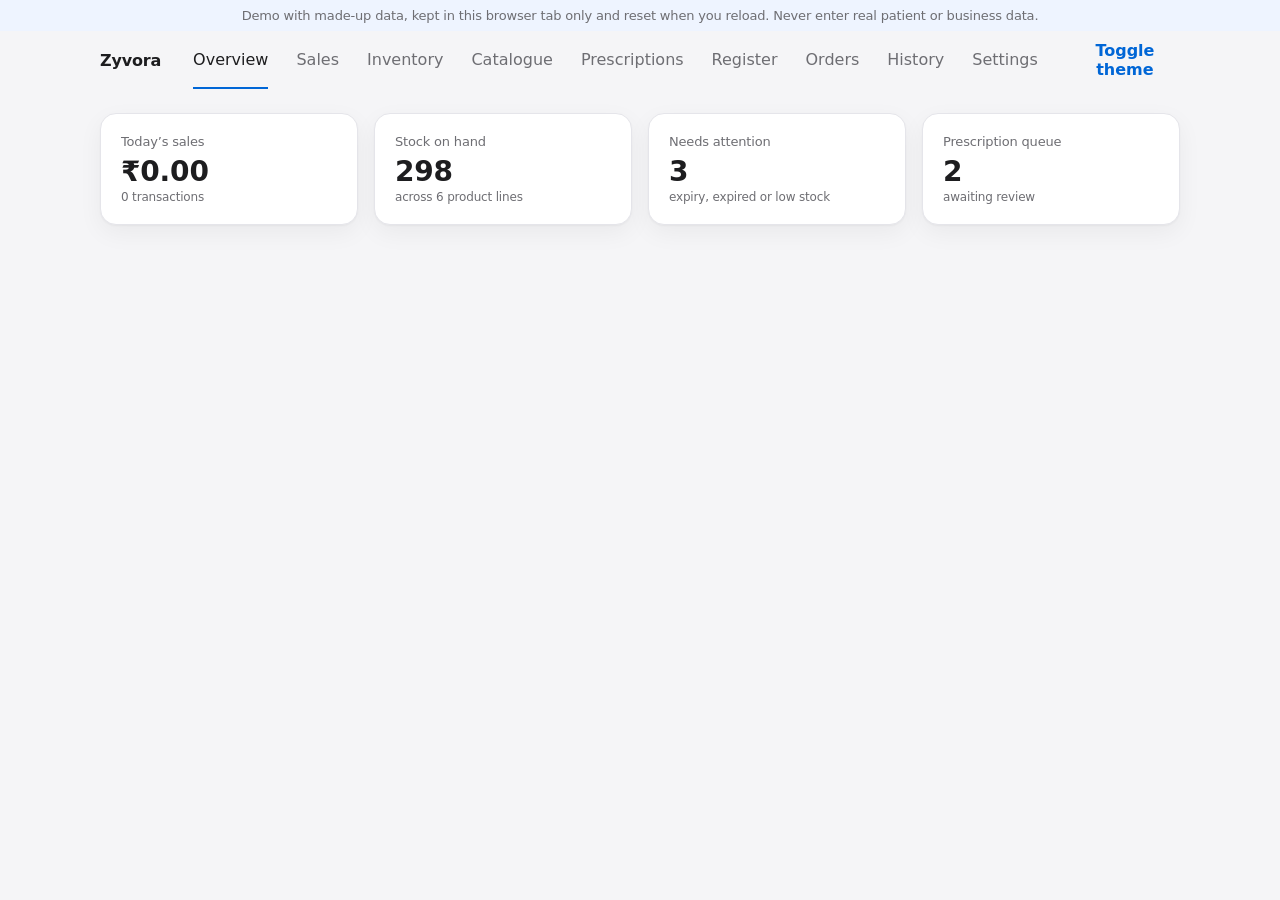
==== demo/index.html @ f70bd623 "Demo and README: register balances" ====
<!doctype html>
<html lang="en">
  <head>
    <meta charset="UTF-8" />
    <meta name="viewport" content="width=device-width, initial-scale=1" />
    <title>Zyvora Pharmacy</title>
    <script type="module" crossorigin src="./assets/index-Dhe4ijp_.js"></script>
    <link rel="stylesheet" crossorigin href="./assets/index-DyPgxXCE.css">
  </head>
  <body>
    <div id="root"></div>
  </body>
</html>
---- demo/assets/index-DyPgxXCE.css ----
:root{--font:-apple-system, BlinkMacSystemFont, "SF Pro Text", "Inter", "Segoe UI", system-ui, sans-serif;--bg:#f5f5f7;--surface:#fff;--surface-tint:#eef4ff;--text:#1d1d1f;--text-secondary:#6e6e73;--border:#e5e5ea;--accent:#0066d6;--accent-contrast:#fff;--warn:#b25e00;--ok:#1a7f4b;--danger:#c4261d;--radius-sm:10px;--radius-md:16px;--radius-lg:24px;--shadow:0 1px 2px #0000000a, 0 8px 24px #0000000d;--ease-spring:cubic-bezier(.22, 1, .36, 1);--dur:.22s}@media (prefers-color-scheme:dark){:root:not([data-theme=light]){--bg:#000;--surface:#1c1c1e;--surface-tint:#0d1b30;--text:#f5f5f7;--text-secondary:#a1a1a6;--border:#2c2c2e;--accent:#2f8cff;--warn:#ffb340;--ok:#4cd788;--danger:#ff6961;--shadow:0 1px 2px #0006}}:root[data-theme=dark]{--bg:#000;--surface:#1c1c1e;--surface-tint:#0d1b30;--text:#f5f5f7;--text-secondary:#a1a1a6;--border:#2c2c2e;--accent:#2f8cff;--warn:#ffb340;--ok:#4cd788;--danger:#ff6961;--shadow:0 1px 2px #0006}@media (prefers-reduced-motion:reduce){:root{--dur:0s}}body{background:var(--bg);color:var(--text);font-family:var(--font);-webkit-font-smoothing:antialiased;letter-spacing:-.011em;margin:0}.zy-card{background:var(--surface);border:1px solid var(--border);border-radius:var(--radius-md);box-shadow:var(--shadow)}.zy-btn{appearance:none;font:inherit;cursor:pointer;background:var(--accent);color:var(--accent-contrast);transition:transform var(--dur) var(--ease-spring), opacity var(--dur);border:0;border-radius:999px;padding:10px 18px;font-weight:600}.zy-btn:hover{opacity:.92}.zy-btn:active{transform:scale(.97)}.zy-btn:focus-visible,.zy-tab:focus-visible{outline:2px solid var(--accent);outline-offset:2px}.zy-btn[data-variant=quiet]{color:var(--accent);background:0 0}.zy-badge{background:var(--surface-tint);color:var(--accent);border-radius:999px;padding:2px 10px;font-size:12px;font-weight:600;display:inline-block}.zy-badge[data-tone=warn]{color:var(--warn)}.zy-badge[data-tone=ok]{color:var(--ok)}.zy-badge[data-tone=danger]{color:var(--danger)}.zy-tabs{border-bottom:1px solid var(--border);gap:28px;display:flex}.zy-tab{appearance:none;font:inherit;cursor:pointer;color:var(--text-secondary);background:0 0;border:0;border-bottom:2px solid #0000;padding:18px 0}.zy-tab[aria-selected=true]{color:var(--text);border-bottom-color:var(--accent)}.zy-stat{padding:20px}.zy-stat__label{color:var(--text-secondary);font-size:13px}.zy-stat__value{margin:6px 0 2px;font-size:28px;font-weight:700}.zy-stat__hint{color:var(--text-secondary);font-size:12px}.zy-shell{max-width:1080px;margin:0 auto;padding:0 24px 48px}.zy-header{align-items:center;gap:32px;display:flex}.zy-header .zy-tabs{border-bottom:0;flex:1}.zy-grid{grid-template-columns:repeat(auto-fit,minmax(220px,1fr));gap:16px;margin-top:24px;display:grid}.zy-input{box-sizing:border-box;width:100%;font:inherit;color:var(--text);background:var(--surface);border:1px solid var(--border);border-radius:var(--radius-sm);margin:24px 0 12px;padding:12px 16px}.zy-input:focus-visible{outline:2px solid var(--accent);outline-offset:1px}.zy-list{margin:0 0 24px;padding:0;list-style:none}.zy-row{border-bottom:1px solid var(--border);justify-content:space-between;align-items:center;gap:12px;padding:10px 0;display:flex}.zy-basket{padding:20px}@media (width<=640px){.zy-header{flex-direction:column;align-items:stretch;gap:0}}.zy-auth{flex-direction:column;gap:4px;max-width:420px;margin:16vh auto 0;display:flex}.zy-auth .zy-input{margin:4px 0 8px}.zy-error{color:var(--danger);margin:4px 0;font-size:14px}.zy-hint{color:var(--text-secondary);font-size:13px}.zy-sr{clip:rect(0 0 0 0);white-space:nowrap;width:1px;height:1px;position:absolute;overflow:hidden}.zy-account{align-items:center;gap:8px;font-size:14px;display:flex}.zy-user{flex-wrap:wrap}.zy-inline{align-items:center;gap:8px;width:100%;display:flex}.zy-inline .zy-input{margin:0}select{font:inherit;color:var(--text);background:var(--surface);border:1px solid var(--border);border-radius:var(--radius-sm);padding:6px 10px}.zy-scroll{margin-top:16px;overflow-x:auto}.zy-table{border-collapse:collapse;width:100%;font-size:14px}.zy-table th,.zy-table td{text-align:left;border-bottom:1px solid var(--border);vertical-align:top;padding:10px 12px}.zy-table th{color:var(--text-secondary);font-weight:600}code{word-break:break-all;font-family:ui-monospace,SFMono-Regular,Menlo,monospace;font-size:12px}.zy-receipt-overlay{z-index:50;background:#00000073;justify-content:center;align-items:center;padding:16px;display:flex;position:fixed;inset:0}.zy-receipt-panel{flex-direction:column;min-width:min(360px,100%);max-height:100%;padding:16px;display:flex}.zy-receipt-actions{justify-content:flex-end;gap:8px;padding-bottom:12px;display:flex}.zy-receipt-scroll{color:#000;border-radius:var(--radius-sm);background:#fff;padding:12px;overflow:auto}.zy-receipt-sheet{letter-spacing:0;color:#000;background:#fff;margin:0 auto;font:12px/1.35 ui-monospace,SFMono-Regular,Menlo,Consolas,monospace}.zy-receipt-sheet[data-paper="80mm"]{width:76mm}.zy-receipt-sheet[data-paper="58mm"]{width:54mm;font-size:10px}.zy-receipt-sheet[data-paper=A4]{width:180mm;font-size:13px}.zy-receipt-sheet header{text-align:center}.zy-receipt-sheet h2{margin:0 0 4px;font-size:1.3em}.zy-receipt-sheet p{margin:2px 0}.zy-receipt-title{font-weight:700;margin-top:6px!important}.zy-receipt-meta{border-top:1px dashed #000;margin:8px 0;padding-top:6px}.zy-receipt-meta div{justify-content:space-between;gap:8px;display:flex}.zy-receipt-meta dt{margin:0}.zy-receipt-meta dd{text-align:right;margin:0}.zy-receipt-sheet table{border-collapse:collapse;width:100%}.zy-receipt-sheet th,.zy-receipt-sheet td{text-align:right;vertical-align:top;padding:2px 0 2px 6px}.zy-receipt-sheet th:first-child,.zy-receipt-sheet td:first-child{text-align:left;padding-left:0}.zy-receipt-sheet thead th{border-top:1px dashed #000;border-bottom:1px dashed #000;font-weight:700}.zy-receipt-sheet td small{opacity:.8;display:block}.zy-receipt-total{border-top:1px dashed #000;justify-content:space-between;padding-top:4px;font-size:1.2em;display:flex;margin-top:4px!important}.zy-receipt-gst{margin-top:6px;font-size:.9em}.zy-receipt-note{text-align:center;font-size:.9em;margin-top:8px!important}.zy-settings label{margin-top:8px;font-weight:600;display:block}.zy-settings .zy-input{margin:4px 0}@media print{body *{visibility:hidden}.zy-receipt-sheet,.zy-receipt-sheet *{visibility:visible}.zy-receipt-overlay,.zy-receipt-panel,.zy-receipt-scroll{box-shadow:none;background:0 0;border:0;max-height:none;padding:0;display:block;position:static;overflow:visible}.zy-receipt-sheet{margin:0;position:absolute;top:0;left:0}.zy-receipt-actions{display:none}}.zy-demo-banner{text-align:center;background:var(--surface-tint);color:var(--text-secondary);margin:0;padding:8px 16px;font-size:13px}
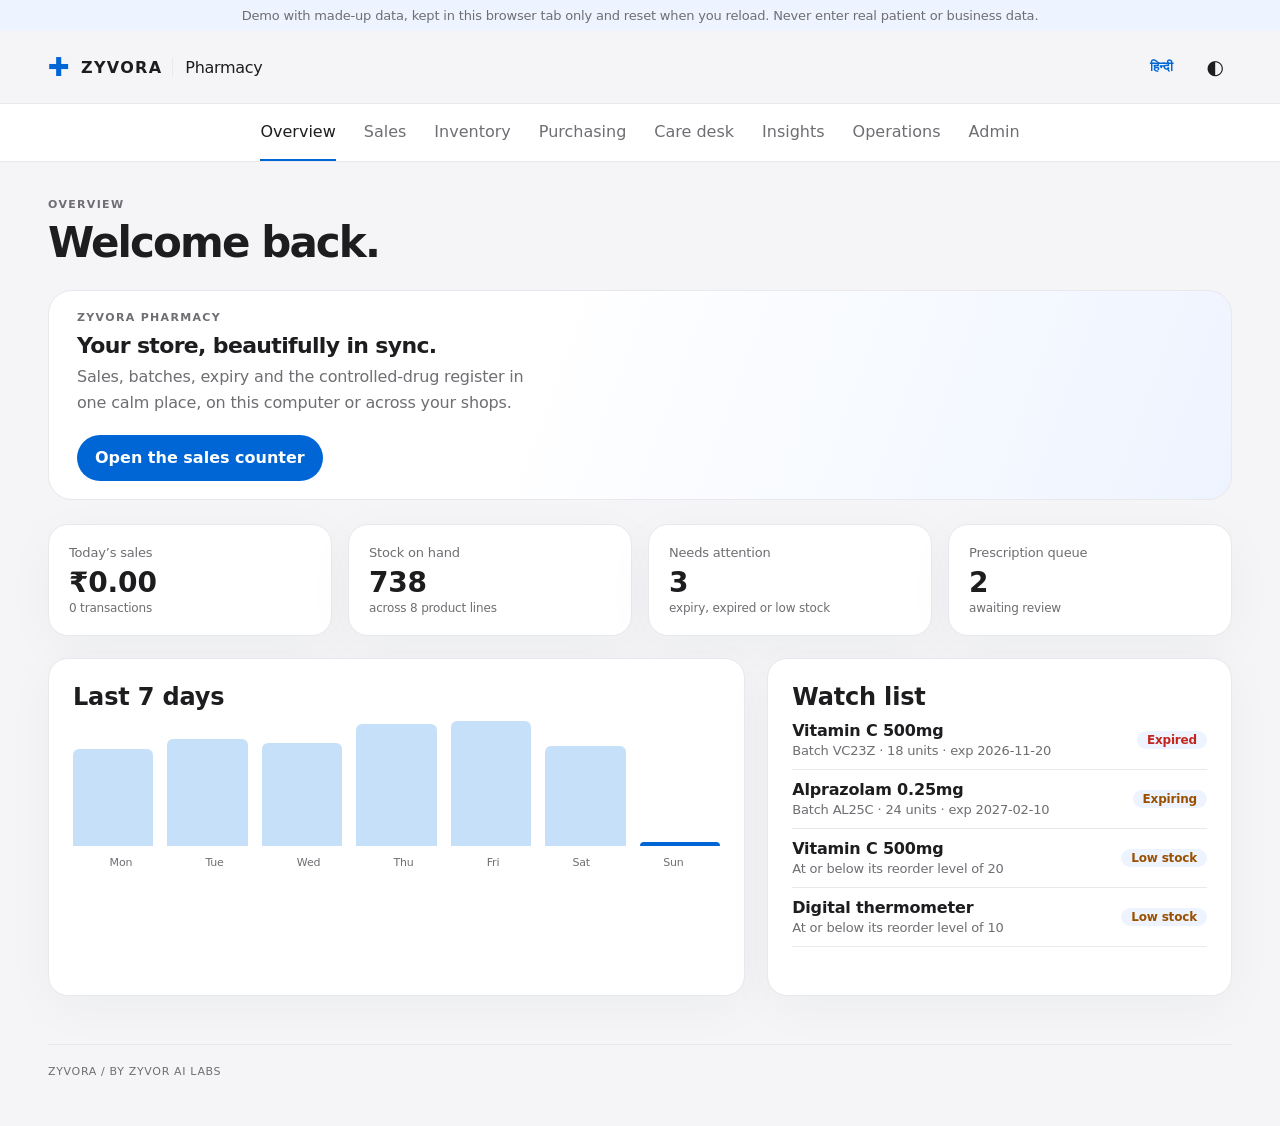
==== commit 21219115: "Site: home page, guided Try-it page, refreshed browser demo and screenshots (install release not pub" ====
--- a/demo/index.html
+++ b/demo/index.html
@@ -4,8 +4,8 @@
     <meta charset="UTF-8" />
     <meta name="viewport" content="width=device-width, initial-scale=1" />
     <title>Zyvora Pharmacy</title>
-    <script type="module" crossorigin src="./assets/index-Dhe4ijp_.js"></script>
-    <link rel="stylesheet" crossorigin href="./assets/index-DyPgxXCE.css">
+    <script type="module" crossorigin src="./assets/index-KcMYaxnC.js"></script>
+    <link rel="stylesheet" crossorigin href="./assets/index-5C7UJ-83.css">
   </head>
   <body>
     <div id="root"></div>
--- a/demo/assets/index-5C7UJ-83.css
+++ b/demo/assets/index-5C7UJ-83.css
@@ -0,0 +1 @@
+:root{--font:-apple-system, BlinkMacSystemFont, "SF Pro Text", "Inter", "Segoe UI", system-ui, sans-serif;--bg:#f5f5f7;--surface:#fff;--surface-tint:#eef4ff;--text:#1d1d1f;--text-secondary:#6e6e73;--border:#e8e8ed;--accent:#0066d6;--accent-contrast:#fff;--warn:#9a5000;--ok:#1a7f4b;--danger:#c4261d;--radius-sm:10px;--radius-md:20px;--radius-lg:24px;--shadow:0 12px 50px #182b4a0a;--ease-spring:cubic-bezier(.22, 1, .36, 1);--dur:.22s}@media (prefers-color-scheme:dark){:root:not([data-theme=light]){--bg:#141416;--surface:#202023;--surface-tint:#172a42;--text:#f5f5f7;--text-secondary:#a1a1a6;--border:#37373e;--accent:#4a9bff;--accent-contrast:#000;--warn:#ffb340;--ok:#4cd788;--danger:#ff6961;--shadow:0 1px 2px #0006}}:root[data-theme=dark]{--bg:#141416;--surface:#202023;--surface-tint:#172a42;--text:#f5f5f7;--text-secondary:#a1a1a6;--border:#37373e;--accent:#4a9bff;--accent-contrast:#000;--warn:#ffb340;--ok:#4cd788;--danger:#ff6961;--shadow:0 1px 2px #0006}@media (prefers-reduced-motion:reduce){:root{--dur:0s}}body{background:var(--bg);color:var(--text);font-family:var(--font);-webkit-font-smoothing:antialiased;letter-spacing:-.011em;margin:0}.zy-card{background:var(--surface);border:1px solid var(--border);border-radius:var(--radius-md);box-shadow:var(--shadow)}.zy-btn{appearance:none;font:inherit;cursor:pointer;background:var(--accent);color:var(--accent-contrast);transition:transform var(--dur) var(--ease-spring), opacity var(--dur);border:0;border-radius:999px;padding:10px 18px;font-weight:600}.zy-btn:hover{opacity:.92}.zy-btn:disabled{opacity:.45;cursor:not-allowed}.zy-btn:disabled:hover{opacity:.45}.zy-btn:disabled:active{transform:none}.zy-btn[data-variant=quiet]:hover{opacity:1;background:var(--surface-tint)}.zy-btn:active{transform:scale(.97)}.zy-btn:focus-visible,.zy-tab:focus-visible{outline:2px solid var(--accent);outline-offset:2px}.zy-btn[data-variant=quiet]{color:var(--accent);background:0 0}.zy-badge{background:var(--surface-tint);color:var(--accent);border-radius:999px;padding:2px 10px;font-size:12px;font-weight:600;display:inline-block}.zy-badge[data-tone=warn]{color:var(--warn)}.zy-badge[data-tone=ok]{color:var(--ok)}.zy-badge[data-tone=danger]{color:var(--danger)}.zy-tabs{border-bottom:1px solid var(--border);gap:28px;display:flex}.zy-tab{appearance:none;font:inherit;cursor:pointer;color:var(--text-secondary);background:0 0;border:0;border-bottom:2px solid #0000;padding:18px 0}.zy-tab[aria-selected=true]{color:var(--text);border-bottom-color:var(--accent)}.zy-stat{padding:20px}.zy-stat__label{color:var(--text-secondary);font-size:13px}.zy-stat__value{margin:6px 0 2px;font-size:28px;font-weight:700}.zy-stat__hint{color:var(--text-secondary);font-size:12px}.zy-shell{margin:0;padding:0 clamp(16px,4vw,48px) 48px}.zy-top{z-index:40;background:var(--bg);margin:0 calc(-1*clamp(16px,4vw,48px));padding:0 clamp(16px,4vw,48px);position:sticky;top:0}.zy-header{justify-content:space-between;align-items:center;gap:16px;min-height:72px;display:flex}.zy-brand{letter-spacing:.08em;align-items:center;gap:10px;font-weight:750;display:flex}.zy-brand__logo{color:var(--accent);font-size:26px;line-height:1}.zy-brand__sub{letter-spacing:-.02em;border-left:1px solid var(--border);padding-left:12px;font-weight:400}.zy-controls{align-items:center;gap:8px;font-size:13px;display:flex}.zy-icon-btn{appearance:none;cursor:pointer;font:inherit;color:var(--text);background:0 0;border:0;border-radius:999px;padding:6px 8px;font-size:20px;line-height:1}.zy-icon-btn:hover{background:var(--surface-tint)}.zy-icon-btn:focus-visible{outline:2px solid var(--accent);outline-offset:2px}.zy-avatar{background:var(--surface-tint);width:32px;height:32px;color:var(--accent);border-radius:50%;place-items:center;font-size:12px;font-weight:650;display:grid}.zy-nav{border-top:1px solid var(--border);border-bottom:1px solid var(--border);background:var(--surface);margin:0 calc(-1*clamp(16px,4vw,48px));padding:0 clamp(16px,4vw,48px)}.zy-nav .zy-tabs{scrollbar-width:none;border-bottom:0;overflow-x:auto}.zy-nav .zy-tab:first-child{margin-left:auto}.zy-nav .zy-tab:last-child{margin-right:auto}.zy-nav .zy-tab{white-space:nowrap;flex:none}.zy-subnav{flex-wrap:wrap;gap:8px;margin:20px 0 0;display:flex}.zy-pill{appearance:none;cursor:pointer;font:inherit;background:var(--surface);color:var(--text-secondary);border:1px solid var(--border);border-radius:999px;padding:8px 16px;font-size:13px}.zy-pill[aria-selected=true]{background:var(--text);color:var(--surface);border-color:var(--text)}.zy-pill:focus-visible{outline:2px solid var(--accent);outline-offset:2px}.zy-eyebrow{letter-spacing:.12em;text-transform:uppercase;color:var(--text-secondary);margin:36px 0 0;font-size:11px;font-weight:650}.zy-title{letter-spacing:-.045em;margin:8px 0 24px;font-size:clamp(30px,4vw,42px);font-weight:650;line-height:1.13}.zy-footer{border-top:1px solid var(--border);letter-spacing:.06em;color:var(--text-secondary);flex-wrap:wrap;justify-content:space-between;gap:12px;margin-top:48px;padding-top:20px;font-size:11px;display:flex}.zy-hero{border:1px solid var(--border);background:linear-gradient(110deg, var(--surface) 40%, var(--surface-tint));border-radius:24px;justify-content:space-between;align-items:center;gap:24px;margin-top:8px;padding:30px 35px;display:flex;overflow:hidden}.zy-hero h2{letter-spacing:-.03em;margin:10px 0;font-size:27px}.zy-hero p{max-width:460px;color:var(--text-secondary);margin:0;line-height:1.6}.zy-orb{flex:none;place-items:center;width:240px;height:140px;display:grid;position:relative}.zy-orb:before{content:"";border:28px solid #0071e324;border-radius:50%;width:125px;height:125px;position:absolute}.zy-pill-art{background:linear-gradient(90deg,#fff 50%,#147de8 50%);border:1px solid #ffffff80;border-radius:40px;width:150px;height:61px;position:relative;transform:rotate(-33deg);box-shadow:8px 23px 27px #244a8b21}@media (width<=760px){.zy-orb{display:none}.zy-hero{padding:22px}}@media (height<=900px){.zy-orb{display:none}.zy-hero{padding:18px 28px}.zy-hero h2{margin:6px 0;font-size:22px}}.zy-split{grid-template-columns:1.5fr 1fr;gap:22px;margin-top:22px;display:grid}@media (width<=900px){.zy-split{grid-template-columns:1fr}}.zy-bars{align-items:flex-end;gap:14px;height:125px;padding-top:10px;display:flex}.zy-bar{background:#0071e338;border-radius:6px 6px 0 0;flex:1;min-height:4px}.zy-bar[data-today=true]{background:var(--accent)}.zy-days{color:var(--text-secondary);justify-content:space-around;margin-top:10px;font-size:11px;display:flex}.zy-grid{grid-template-columns:repeat(auto-fit,minmax(220px,1fr));gap:16px;margin-top:24px;display:grid}.zy-input{box-sizing:border-box;width:100%;font:inherit;color:var(--text);background:var(--surface);border:1px solid var(--border);border-radius:var(--radius-sm);margin:24px 0 12px;padding:12px 16px}.zy-input:focus-visible{outline:2px solid var(--accent);outline-offset:1px}.zy-list{margin:0 0 24px;padding:0;list-style:none}.zy-row{border-bottom:1px solid var(--border);justify-content:space-between;align-items:center;gap:12px;padding:10px 0;display:flex}.zy-basket{padding:20px}.zy-auth{flex-direction:column;gap:4px;max-width:420px;margin:16vh auto 0;display:flex}.zy-auth .zy-input{margin:4px 0 8px}.zy-error{color:var(--danger);margin:4px 0;font-size:14px}.zy-hint{color:var(--text-secondary);font-size:13px}.zy-sr{clip:rect(0 0 0 0);white-space:nowrap;width:1px;height:1px;position:absolute;overflow:hidden}.zy-account{align-items:center;gap:8px;font-size:14px;display:flex}.zy-user{flex-wrap:wrap}.zy-inline{align-items:center;gap:8px;width:100%;display:flex}.zy-inline .zy-input{margin:0}select{font:inherit;color:var(--text);background:var(--surface);border:1px solid var(--border);border-radius:var(--radius-sm);padding:6px 10px}.zy-scroll{margin-top:16px;overflow-x:auto}.zy-table{border-collapse:collapse;width:100%;font-size:14px}.zy-table th,.zy-table td{text-align:left;border-bottom:1px solid var(--border);vertical-align:top;padding:10px 12px}.zy-table th{color:var(--text-secondary);font-weight:600}code{word-break:break-all;font-family:ui-monospace,SFMono-Regular,Menlo,monospace;font-size:12px}.zy-receipt-overlay{-webkit-backdrop-filter:blur(5px);backdrop-filter:blur(5px);z-index:50;background:#00000073;justify-content:center;align-items:center;padding:16px;display:flex;position:fixed;inset:0}.zy-receipt-panel{flex-direction:column;min-width:min(360px,100%);max-height:100%;padding:16px;display:flex}.zy-receipt-actions{justify-content:flex-end;gap:8px;padding-bottom:12px;display:flex}.zy-receipt-scroll{color:#000;border-radius:var(--radius-sm);background:#fff;padding:12px;overflow:auto}.zy-receipt-sheet{letter-spacing:0;color:#000;background:#fff;margin:0 auto;font:12px/1.35 ui-monospace,SFMono-Regular,Menlo,Consolas,monospace}.zy-receipt-sheet[data-paper="80mm"]{width:76mm}.zy-receipt-sheet[data-paper="58mm"]{width:54mm;font-size:10px}.zy-receipt-sheet[data-paper=A4]{width:180mm;font-size:13px}.zy-receipt-sheet header{text-align:center}.zy-receipt-sheet h2{margin:0 0 4px;font-size:1.3em}.zy-receipt-sheet p{margin:2px 0}.zy-receipt-title{font-weight:700;margin-top:6px!important}.zy-receipt-meta{border-top:1px dashed #000;margin:8px 0;padding-top:6px}.zy-receipt-meta div{justify-content:space-between;gap:8px;display:flex}.zy-receipt-meta dt{margin:0}.zy-receipt-meta dd{text-align:right;margin:0}.zy-receipt-sheet table{border-collapse:collapse;width:100%}.zy-receipt-sheet th,.zy-receipt-sheet td{text-align:right;vertical-align:top;padding:2px 0 2px 6px}.zy-receipt-sheet th:first-child,.zy-receipt-sheet td:first-child{text-align:left;padding-left:0}.zy-receipt-sheet thead th{border-top:1px dashed #000;border-bottom:1px dashed #000;font-weight:700}.zy-receipt-sheet td small{opacity:.8;display:block}.zy-receipt-total{border-top:1px dashed #000;justify-content:space-between;padding-top:4px;font-size:1.2em;display:flex;margin-top:4px!important}.zy-receipt-gst{margin-top:6px;font-size:.9em}.zy-receipt-einvoice{flex-direction:column;align-items:center;margin-top:8px;display:flex}.zy-receipt-note{text-align:center;font-size:.9em;margin-top:8px!important}.zy-settings label{margin-top:8px;font-weight:600;display:block}.zy-settings .zy-input{margin:4px 0}@media print{body *{visibility:hidden}.zy-receipt-sheet,.zy-receipt-sheet *{visibility:visible}.zy-receipt-overlay,.zy-receipt-panel,.zy-receipt-scroll{box-shadow:none;background:0 0;border:0;max-height:none;padding:0;display:block;position:static;overflow:visible}.zy-receipt-sheet{margin:0;position:absolute;top:0;left:0}.zy-receipt-actions{display:none}}.zy-demo-banner{text-align:center;background:var(--surface-tint);color:var(--text-secondary);margin:0;padding:8px 16px;font-size:13px}.zy-palette-backdrop{-webkit-backdrop-filter:blur(5px);backdrop-filter:blur(5px);z-index:50;background:#00000059;justify-content:center;align-items:flex-start;padding-top:12vh;display:flex;position:fixed;inset:0}.zy-palette{width:min(32rem,100vw - 2rem)}.zy-palette ul{max-height:50vh;margin:8px 0 0;padding:0;list-style:none;overflow:auto}.zy-palette li{cursor:pointer;border-radius:8px;padding:8px 10px}.zy-palette li[aria-selected=true]{background:var(--accent);color:var(--accent-contrast)}.zy-order-sheet{font-family:system-ui,sans-serif}.zy-order-sheet th:nth-child(2),.zy-order-sheet td:nth-child(2),.zy-order-sheet th:nth-child(3),.zy-order-sheet td:nth-child(3){text-align:left}.zy-order-sign{text-align:center;border-top:1px solid #000;width:14rem;padding-top:4px;margin-top:48px!important;margin-left:auto!important}.zy-sr-only{clip:rect(0 0 0 0);white-space:nowrap;border:0;width:1px;height:1px;margin:-1px;padding:0;position:absolute;overflow:hidden}.zy-table-wrap{margin:0 0 24px;overflow-x:auto}.zy-table{border-collapse:collapse;width:100%}.zy-table th{text-align:left;color:var(--text-secondary);border-bottom:1px solid var(--border);padding:8px 12px 8px 0;font-size:12px;font-weight:600}.zy-table td{border-bottom:1px solid var(--border);vertical-align:middle;padding:10px 12px 10px 0}.zy-table [data-align=end]{text-align:right;padding-right:0}.zy-toasts{z-index:60;flex-direction:column;gap:8px;max-width:min(24rem,100vw - 32px);display:flex;position:fixed;bottom:16px;right:16px}.zy-toast{border-radius:var(--radius-sm);background:var(--surface);color:var(--text);border:1px solid var(--border);border-left:4px solid var(--ok);box-shadow:var(--shadow);animation:zy-toast-in var(--dur) var(--ease-spring);justify-content:space-between;align-items:center;gap:8px;padding:10px 12px 10px 16px;display:flex}.zy-toast[data-tone=warn]{border-left-color:var(--warn)}.zy-toast[data-tone=danger]{border-left-color:var(--danger)}@keyframes zy-toast-in{0%{opacity:0;transform:translateY(8px)}}.zy-drawer-backdrop{-webkit-backdrop-filter:blur(5px);backdrop-filter:blur(5px);z-index:50;background:#00000059;justify-content:flex-end;display:flex;position:fixed;inset:0}.zy-drawer{border-radius:var(--radius-md) 0 0 var(--radius-md);width:min(26rem,100vw);height:100%;animation:zy-drawer-in var(--dur) var(--ease-spring);padding:16px;overflow:auto}.zy-drawer:focus-visible{outline:none}.zy-drawer-head{justify-content:space-between;align-items:center;display:flex}.zy-drawer-head h2{margin:0;font-size:1.1rem}@keyframes zy-drawer-in{0%{opacity:0;transform:translate(24px)}}.zy-counter{grid-template-columns:minmax(0,1.6fr) minmax(280px,1fr);align-items:start;gap:24px;display:grid}.zy-counter__side{position:sticky;top:16px}.zy-counter .zy-input{margin-top:0}@media (width<=820px){.zy-counter{grid-template-columns:1fr}.zy-counter__side{position:static}}.zy-catalog{grid-template-columns:repeat(auto-fill,minmax(210px,1fr));gap:14px;margin:16px 0 0;padding:0;list-style:none;display:grid}.zy-product{background:var(--surface);border:1px solid var(--border);border-radius:16px;flex-direction:column;gap:6px;padding:18px;display:flex}.zy-product__symbol{background:var(--surface-tint);width:44px;height:44px;color:var(--accent);border-radius:12px;place-items:center;margin-bottom:8px;font-size:18px;font-weight:700;display:grid}.zy-product__badges{flex-wrap:wrap;gap:6px;min-height:4px;display:flex}.zy-product__foot{justify-content:space-between;align-items:center;gap:8px;margin-top:auto;padding-top:10px;display:flex}.zy-product__price{letter-spacing:-.02em;font-size:17px;font-weight:650}.zy-product .zy-btn{padding:8px 16px}.zy-chart,.zy-barlist{--viz-1:#2a78d6}@media (prefers-color-scheme:dark){:root:not([data-theme=light]) .zy-chart,:root:not([data-theme=light]) .zy-barlist{--viz-1:#3987e5}}:root[data-theme=dark] .zy-chart,:root[data-theme=dark] .zy-barlist{--viz-1:#3987e5}.zy-chart__plot{gap:8px;height:220px;display:flex}.zy-chart__y{color:var(--text-secondary);text-align:right;flex-direction:column;justify-content:space-between;min-width:36px;height:calc(100% + 12px);font-size:11px;display:flex;transform:translateY(-6px)}.zy-chart__cols{border-radius:6px;flex:1;align-items:stretch;gap:6px;display:flex;position:relative}.zy-chart__cols:focus-visible{outline:2px solid var(--accent);outline-offset:4px}.zy-chart__grid{pointer-events:none;flex-direction:column;justify-content:space-between;display:flex;position:absolute;inset:0}.zy-chart__grid i{border-top:1px solid var(--border);display:block}.zy-chart__slot{flex:1;justify-content:center;align-items:flex-end;min-width:0;display:flex;position:relative}.zy-chart__bar{background:var(--viz-1);width:100%;max-width:24px;min-height:2px;transition:filter var(--dur);border-radius:4px 4px 0 0}.zy-chart__slot[data-active=true] .zy-chart__bar{filter:brightness(1.15)}.zy-chart__tip{z-index:3;white-space:nowrap;background:var(--surface);color:var(--text);border:1px solid var(--border);box-shadow:var(--shadow);pointer-events:none;border-radius:10px;flex-direction:column;align-items:center;gap:2px;padding:6px 10px;font-size:12px;display:flex;position:absolute;left:50%;transform:translate(-50%)}.zy-chart__tip strong{font-size:13px}.zy-chart__tip span{color:var(--text-secondary)}.zy-chart__slot:first-child .zy-chart__tip{align-items:flex-start;left:0;transform:none}.zy-chart__slot:last-child .zy-chart__tip{align-items:flex-end;left:auto;right:0;transform:none}.zy-chart__x{color:var(--text-secondary);gap:6px;margin:10px 0 0 44px;font-size:11px;display:flex}.zy-chart__x span{text-align:center;white-space:nowrap;flex:1;min-width:0;overflow:visible}.zy-chart__empty{margin:12px 0 0 44px}.zy-barlist{gap:14px;margin:0;padding:0;list-style:none;display:grid}.zy-barlist li{grid-template-columns:minmax(90px,1fr) minmax(0,2.2fr) auto;align-items:center;gap:12px;font-size:13px;display:grid}.zy-barlist__label{text-overflow:ellipsis;white-space:nowrap;overflow:hidden}.zy-barlist__track{align-items:center;height:18px;display:flex}.zy-barlist__bar{background:var(--viz-1);border-radius:0 4px 4px 0;max-width:100%;height:14px;display:block}.zy-barlist__value{font-variant-numeric:tabular-nums;text-align:right;min-width:72px;font-weight:600}.zy-chartcard{padding:24px}.zy-chartcard header{flex-wrap:wrap;justify-content:space-between;gap:12px;margin-bottom:20px;display:flex}.zy-chartcard h2{letter-spacing:-.02em;margin:0;font-size:18px}.zy-chartcard header p{margin:4px 0 0}.zy-chartcard__tools{flex-wrap:wrap;align-items:center;gap:8px;display:flex}.zy-chartcard__tools [role=group]{gap:6px;display:flex}.zy-pill[aria-pressed=true]{background:var(--text);color:var(--surface);border-color:var(--text)}.zy-stack{gap:22px;margin-top:22px;display:grid}.zy-two{grid-template-columns:repeat(2,minmax(0,1fr));gap:22px;display:grid}@media (width<=900px){.zy-two{grid-template-columns:1fr}}.zy-qtyfields{flex-wrap:wrap;align-items:flex-end;gap:10px;display:inline-flex}.zy-qtyfields label{color:var(--text-secondary);flex-direction:column;gap:3px;font-size:11px;display:flex}.zy-qty{width:4.5rem;font:inherit;color:var(--text);background:var(--surface);border:1px solid var(--border);text-align:right;border-radius:10px;padding:8px 10px;font-size:14px}.zy-qty:focus-visible{outline:2px solid var(--accent);outline-offset:1px}.zy-product__price small{color:var(--text-secondary);font-size:12px;font-weight:400}.zy-packedrow{flex-wrap:wrap;align-items:flex-start}.zy-return-sign{justify-content:space-between;gap:24px;margin-top:24px;display:flex}.zy-return-sign .zy-order-sign{width:14rem;margin:48px 0 0!important}.zy-returncard{gap:10px;padding:20px;display:grid}.zy-returncard header{flex-wrap:wrap;justify-content:space-between;align-items:baseline;gap:8px;display:flex}.zy-returncard h3{margin:0}.zy-pickrow{border-bottom:1px solid var(--border);grid-template-columns:auto minmax(0,1fr) auto;align-items:center;gap:12px;padding:10px 0;display:grid}.zy-pickrow.is-on{background:var(--surface-tint);border-radius:12px;margin:0 -12px;padding:10px 12px}.zy-receiveline{grid-template-columns:minmax(7rem,14rem) minmax(10rem,auto) auto minmax(7rem,10rem);align-items:end;gap:8px;margin:6px 0;display:grid}.zy-receiveline .zy-input{margin:0}@media (width<=640px){.zy-receiveline{grid-template-columns:1fr}}.zy-actions{margin:4px 0 0}.zy-pay{border:0;border-top:1px solid var(--border);margin:12px 0 8px;padding:10px 0 0}.zy-pay legend{letter-spacing:.08em;text-transform:uppercase;color:var(--text-secondary);padding:0 6px 0 0;font-size:12px;font-weight:650}.zy-pay__modes{flex-wrap:wrap;gap:6px;display:flex}.zy-pay__mode{border:1px solid var(--border);cursor:pointer;background:var(--surface);border-radius:999px;align-items:center;gap:6px;padding:6px 14px;font-size:14px;display:inline-flex}.zy-pay__mode[data-on=true]{background:var(--text);color:var(--surface);border-color:var(--text)}.zy-pay__mode input{accent-color:var(--accent)}.zy-pay__split{gap:8px;margin-top:10px;display:grid}.zy-pay__split label{justify-content:space-between;align-items:center;gap:10px;display:flex}.zy-shiftbar{background:var(--surface-tint);color:var(--text-secondary);border-radius:12px;margin:0 0 12px;padding:8px 14px;font-size:13px}.zy-shiftbar[data-open=false]{color:var(--text)}.zy-figures{grid-template-columns:repeat(auto-fit,minmax(150px,1fr));gap:12px 20px;margin:4px 0;display:grid}.zy-figures div{flex-direction:column;gap:2px;display:flex}.zy-figures dt{color:var(--text-secondary);font-size:12px}.zy-figures dd{letter-spacing:-.02em;font-variant-numeric:tabular-nums;margin:0;font-size:18px;font-weight:650}.zy-cust{border-top:1px solid var(--border);margin:12px 0 0;padding-top:8px}.zy-cust summary{cursor:pointer;color:var(--text-secondary);font-size:13px}.zy-cust label{margin-top:8px;font-size:13px;display:block}.zy-cust .zy-input{margin:4px 0 0}.zy-pre{background:var(--surface-tint);white-space:pre;border-radius:10px;margin:8px 0 0;padding:12px;font:12px/1.35 ui-monospace,SFMono-Regular,Menlo,Consolas,monospace;overflow-x:auto}.zy-labelform{color:#1d1d1f;--text:#1d1d1f;--text-secondary:#6e6e73;--surface:#fff;--surface-tint:#eef4ff;--border:#e8e8ed;--accent:#0066d6;gap:10px;margin-bottom:14px;display:grid}.zy-labelrow{grid-template-columns:minmax(8rem,1fr) minmax(10rem,2fr) auto;align-items:center;gap:8px;display:grid}.zy-labelrow .zy-input{margin:0}@media (width<=640px){.zy-labelrow{grid-template-columns:1fr}}.zy-labels{font-family:system-ui,sans-serif;width:auto!important}.zy-label{box-sizing:border-box;break-inside:avoid;page-break-after:always;border:1px dashed #999;margin:0 0 8px;padding:6px 8px;line-height:1.25}.zy-label p{margin:0;font-size:9px}.zy-labels[data-paper=label-50x30] .zy-label{width:50mm;min-height:30mm}.zy-labels[data-paper=label-75x50] .zy-label{width:75mm;min-height:50mm}.zy-labels[data-paper=label-75x50] .zy-label p{font-size:11px}.zy-label .zy-label__shop{letter-spacing:.04em;text-transform:uppercase;font-size:9px;font-weight:700}.zy-label .zy-label__drug{font-size:11px;font-weight:700}.zy-labels[data-paper=label-75x50] .zy-label .zy-label__drug{font-size:14px}.zy-label .zy-label__dir{margin:2px 0;font-size:11px;font-weight:600}.zy-labels[data-paper=label-75x50] .zy-label .zy-label__dir{font-size:13px}@media print{.zy-label{border:0;margin:0}}.zy-scanfields{grid-template-columns:minmax(12rem,2fr) minmax(7rem,1fr) minmax(9rem,1fr) auto auto auto;align-items:end;gap:10px;display:grid}.zy-scanfields label{color:var(--text-secondary);flex-direction:column;gap:3px;font-size:12px;display:flex}.zy-scanfields .zy-input{margin:0}@media (width<=900px){.zy-scanfields{grid-template-columns:1fr 1fr}}progress{width:100%;max-width:24rem;accent-color:var(--accent)}.zy-wrap{flex-wrap:wrap;align-items:flex-start}.zy-rx-lines{flex-basis:100%;gap:8px;margin:4px 0 6px;padding:0;list-style:none;display:grid}.zy-rx-line{background:var(--surface-2,var(--surface));border:1px solid var(--border);border-radius:10px;grid-template-columns:minmax(0,1fr) minmax(160px,260px);align-items:start;gap:6px 12px;padding:8px 10px;display:grid}.zy-rx-line .zy-hint{margin:0}@media (width<=560px){.zy-rx-line{grid-template-columns:1fr}}.zy-rx-draft{grid-template-columns:minmax(0,2fr) minmax(70px,90px) minmax(0,2fr);align-items:end;gap:8px;margin-bottom:8px;display:grid}@media (width<=560px){.zy-rx-draft{grid-template-columns:1fr}}.zy-key{border:1px dashed var(--border);background:var(--surface-2,var(--surface));overflow-wrap:anywhere;-webkit-user-select:all;user-select:all;border-radius:10px;padding:10px 12px;font-family:ui-monospace,SFMono-Regular,Menlo,monospace;font-size:13px;display:block}.zy-codes{grid-template-columns:repeat(auto-fill,minmax(150px,1fr));gap:8px;margin:8px 0;padding:0;list-style:none;display:grid}.zy-card a:not(.zy-btn){color:var(--accent);text-decoration:underline}a.zy-btn{text-align:center;text-decoration:none;display:inline-block}
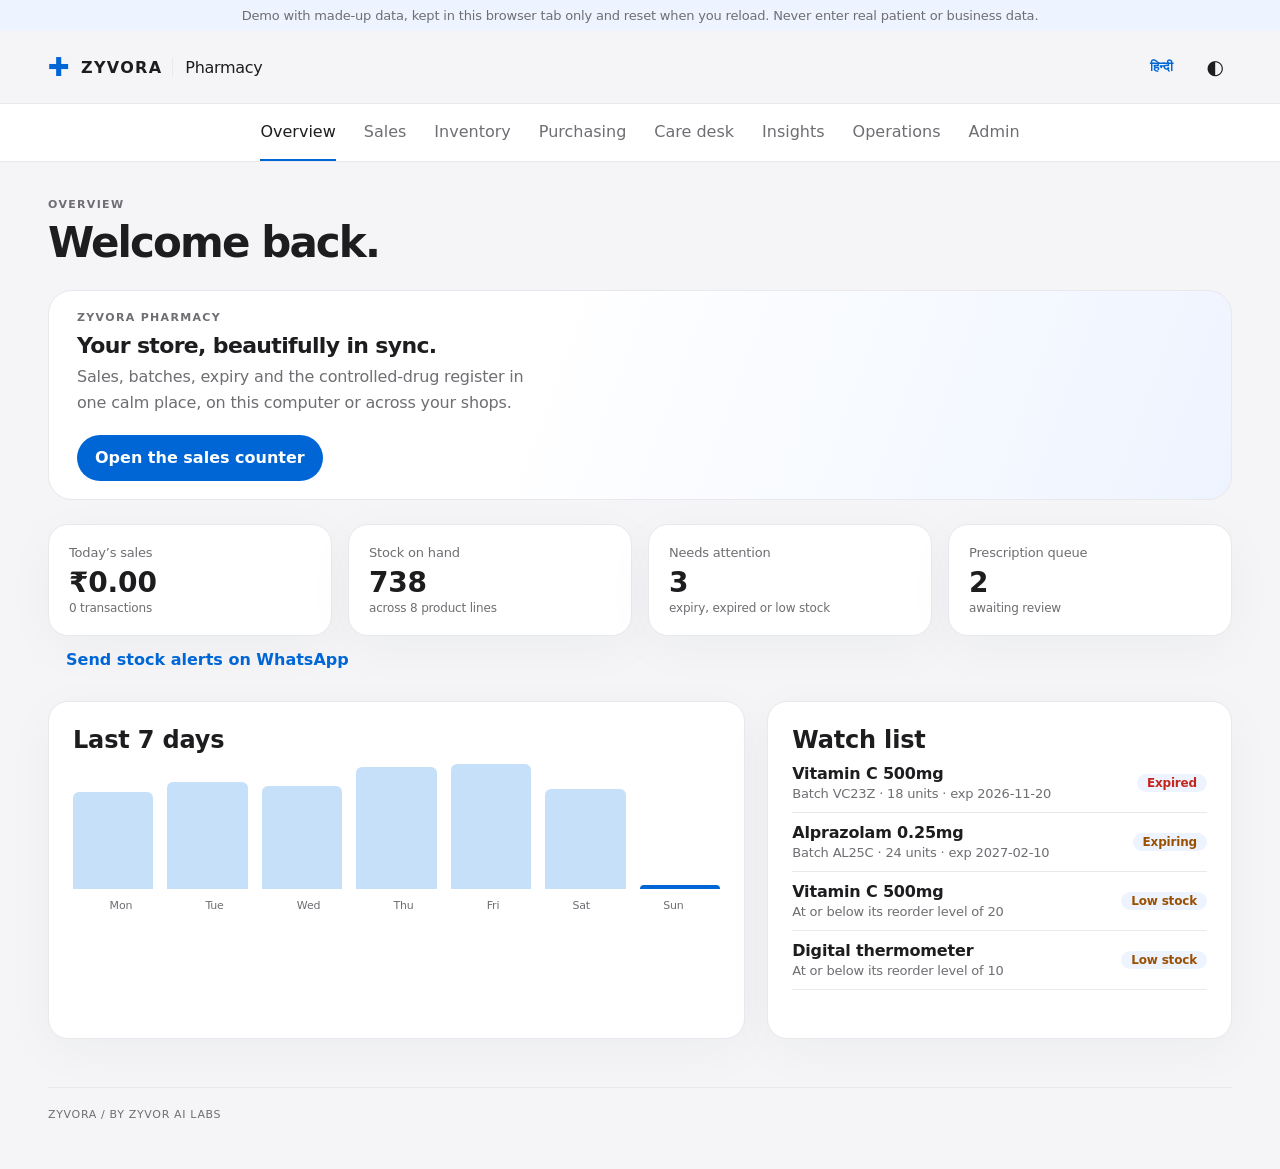
==== commit 5b4aad55: "Browser demo rebuilt for v0.1.0 (scheme days, deliveries, company and rack, customer discounts, new " ====
--- a/demo/index.html
+++ b/demo/index.html
@@ -4,8 +4,8 @@
     <meta charset="UTF-8" />
     <meta name="viewport" content="width=device-width, initial-scale=1" />
     <title>Zyvora Pharmacy</title>
-    <script type="module" crossorigin src="./assets/index-KcMYaxnC.js"></script>
-    <link rel="stylesheet" crossorigin href="./assets/index-5C7UJ-83.css">
+    <script type="module" crossorigin src="./assets/index-Dr2V6uD1.js"></script>
+    <link rel="stylesheet" crossorigin href="./assets/index-BsPxzOBV.css">
   </head>
   <body>
     <div id="root"></div>
--- a/demo/assets/index-BsPxzOBV.css
+++ b/demo/assets/index-BsPxzOBV.css
@@ -0,0 +1 @@
+:root{--font:-apple-system, BlinkMacSystemFont, "SF Pro Text", "Inter", "Segoe UI", system-ui, sans-serif;--bg:#f5f5f7;--surface:#fff;--surface-tint:#eef4ff;--text:#1d1d1f;--text-secondary:#6e6e73;--border:#e8e8ed;--accent:#0066d6;--accent-contrast:#fff;--warn:#9a5000;--ok:#1a7f4b;--danger:#c4261d;--radius-sm:10px;--radius-md:20px;--radius-lg:24px;--shadow:0 12px 50px #182b4a0a;--ease-spring:cubic-bezier(.22, 1, .36, 1);--dur:.22s}@media (prefers-color-scheme:dark){:root:not([data-theme=light]){--bg:#141416;--surface:#202023;--surface-tint:#172a42;--text:#f5f5f7;--text-secondary:#a1a1a6;--border:#37373e;--accent:#4a9bff;--accent-contrast:#000;--warn:#ffb340;--ok:#4cd788;--danger:#ff6961;--shadow:0 1px 2px #0006}}:root[data-theme=dark]{--bg:#141416;--surface:#202023;--surface-tint:#172a42;--text:#f5f5f7;--text-secondary:#a1a1a6;--border:#37373e;--accent:#4a9bff;--accent-contrast:#000;--warn:#ffb340;--ok:#4cd788;--danger:#ff6961;--shadow:0 1px 2px #0006}@media (prefers-reduced-motion:reduce){:root{--dur:0s}}body{background:var(--bg);color:var(--text);font-family:var(--font);-webkit-font-smoothing:antialiased;letter-spacing:-.011em;margin:0}.zy-card{background:var(--surface);border:1px solid var(--border);border-radius:var(--radius-md);box-shadow:var(--shadow)}.zy-btn{appearance:none;font:inherit;cursor:pointer;background:var(--accent);color:var(--accent-contrast);transition:transform var(--dur) var(--ease-spring), opacity var(--dur);border:0;border-radius:999px;padding:10px 18px;font-weight:600}.zy-btn:hover{opacity:.92}.zy-btn:disabled{opacity:.45;cursor:not-allowed}.zy-btn:disabled:hover{opacity:.45}.zy-btn:disabled:active{transform:none}.zy-btn[data-variant=quiet]:hover{opacity:1;background:var(--surface-tint)}.zy-btn:active{transform:scale(.97)}.zy-btn:focus-visible,.zy-tab:focus-visible{outline:2px solid var(--accent);outline-offset:2px}.zy-btn[data-variant=quiet]{color:var(--accent);background:0 0}.zy-badge{background:var(--surface-tint);color:var(--accent);border-radius:999px;padding:2px 10px;font-size:12px;font-weight:600;display:inline-block}.zy-badge[data-tone=warn]{color:var(--warn)}.zy-badge[data-tone=ok]{color:var(--ok)}.zy-badge[data-tone=danger]{color:var(--danger)}.zy-tabs{border-bottom:1px solid var(--border);gap:28px;display:flex}.zy-tab{appearance:none;font:inherit;cursor:pointer;color:var(--text-secondary);background:0 0;border:0;border-bottom:2px solid #0000;padding:18px 0}.zy-tab[aria-selected=true]{color:var(--text);border-bottom-color:var(--accent)}.zy-stat{padding:20px}.zy-stat__label{color:var(--text-secondary);font-size:13px}.zy-stat__value{margin:6px 0 2px;font-size:28px;font-weight:700}.zy-stat__hint{color:var(--text-secondary);font-size:12px}.zy-shell{margin:0;padding:0 clamp(16px,4vw,48px) 48px}.zy-top{z-index:40;background:var(--bg);margin:0 calc(-1*clamp(16px,4vw,48px));padding:0 clamp(16px,4vw,48px);position:sticky;top:0}.zy-header{justify-content:space-between;align-items:center;gap:16px;min-height:72px;display:flex}.zy-brand{letter-spacing:.08em;align-items:center;gap:10px;font-weight:750;display:flex}.zy-brand__logo{color:var(--accent);font-size:26px;line-height:1}.zy-brand__sub{letter-spacing:-.02em;border-left:1px solid var(--border);padding-left:12px;font-weight:400}.zy-controls{align-items:center;gap:8px;font-size:13px;display:flex}.zy-icon-btn{appearance:none;cursor:pointer;font:inherit;color:var(--text);background:0 0;border:0;border-radius:999px;padding:6px 8px;font-size:20px;line-height:1}.zy-icon-btn:hover{background:var(--surface-tint)}.zy-icon-btn:focus-visible{outline:2px solid var(--accent);outline-offset:2px}.zy-avatar{background:var(--surface-tint);width:32px;height:32px;color:var(--accent);border-radius:50%;place-items:center;font-size:12px;font-weight:650;display:grid}.zy-nav{border-top:1px solid var(--border);border-bottom:1px solid var(--border);background:var(--surface);margin:0 calc(-1*clamp(16px,4vw,48px));padding:0 clamp(16px,4vw,48px)}.zy-nav .zy-tabs{scrollbar-width:none;border-bottom:0;overflow-x:auto}.zy-nav .zy-tab:first-child{margin-left:auto}.zy-nav .zy-tab:last-child{margin-right:auto}.zy-nav .zy-tab{white-space:nowrap;flex:none}.zy-subnav{flex-wrap:wrap;gap:8px;margin:20px 0 0;display:flex}.zy-pill{appearance:none;cursor:pointer;font:inherit;background:var(--surface);color:var(--text-secondary);border:1px solid var(--border);border-radius:999px;padding:8px 16px;font-size:13px}.zy-pill[aria-selected=true]{background:var(--text);color:var(--surface);border-color:var(--text)}.zy-pill:focus-visible{outline:2px solid var(--accent);outline-offset:2px}.zy-eyebrow{letter-spacing:.12em;text-transform:uppercase;color:var(--text-secondary);margin:36px 0 0;font-size:11px;font-weight:650}.zy-title{letter-spacing:-.045em;margin:8px 0 24px;font-size:clamp(30px,4vw,42px);font-weight:650;line-height:1.13}.zy-footer{border-top:1px solid var(--border);letter-spacing:.06em;color:var(--text-secondary);flex-wrap:wrap;justify-content:space-between;gap:12px;margin-top:48px;padding-top:20px;font-size:11px;display:flex}.zy-hero{border:1px solid var(--border);background:linear-gradient(110deg, var(--surface) 40%, var(--surface-tint));border-radius:24px;justify-content:space-between;align-items:center;gap:24px;margin-top:8px;padding:30px 35px;display:flex;overflow:hidden}.zy-hero h2{letter-spacing:-.03em;margin:10px 0;font-size:27px}.zy-hero p{max-width:460px;color:var(--text-secondary);margin:0;line-height:1.6}.zy-orb{flex:none;place-items:center;width:240px;height:140px;display:grid;position:relative}.zy-orb:before{content:"";border:28px solid #0071e324;border-radius:50%;width:125px;height:125px;position:absolute}.zy-pill-art{background:linear-gradient(90deg,#fff 50%,#147de8 50%);border:1px solid #ffffff80;border-radius:40px;width:150px;height:61px;position:relative;transform:rotate(-33deg);box-shadow:8px 23px 27px #244a8b21}@media (width<=760px){.zy-orb{display:none}.zy-hero{padding:22px}}@media (height<=900px){.zy-orb{display:none}.zy-hero{padding:18px 28px}.zy-hero h2{margin:6px 0;font-size:22px}}.zy-split{grid-template-columns:1.5fr 1fr;gap:22px;margin-top:22px;display:grid}@media (width<=900px){.zy-split{grid-template-columns:1fr}}.zy-bars{align-items:flex-end;gap:14px;height:125px;padding-top:10px;display:flex}.zy-bar{background:#0071e338;border-radius:6px 6px 0 0;flex:1;min-height:4px}.zy-bar[data-today=true]{background:var(--accent)}.zy-days{color:var(--text-secondary);justify-content:space-around;margin-top:10px;font-size:11px;display:flex}.zy-grid{grid-template-columns:repeat(auto-fit,minmax(220px,1fr));gap:16px;margin-top:24px;display:grid}.zy-input{box-sizing:border-box;width:100%;font:inherit;color:var(--text);background:var(--surface);border:1px solid var(--border);border-radius:var(--radius-sm);margin:24px 0 12px;padding:12px 16px}.zy-input:focus-visible{outline:2px solid var(--accent);outline-offset:1px}.zy-list{margin:0 0 24px;padding:0;list-style:none}.zy-row{border-bottom:1px solid var(--border);justify-content:space-between;align-items:center;gap:12px;padding:10px 0;display:flex}.zy-basket{padding:20px}.zy-auth{flex-direction:column;gap:4px;max-width:420px;margin:16vh auto 0;display:flex}.zy-auth .zy-input{margin:4px 0 8px}.zy-login{grid-template-columns:minmax(0,1.05fr) minmax(0,1fr);min-height:100vh;display:grid}.zy-login__brand{color:#fff;background:radial-gradient(60% 50% at 85% 10%,#78beff59,#0000 70%),radial-gradient(50% 45% at 10% 95%,#00d6a038,#0000 70%),linear-gradient(145deg,#062a66 0%,#0a4aa8 55%,#0057b8 100%);align-items:center;padding:56px;display:flex;position:relative;overflow:hidden}.zy-login__brand:after{content:"";pointer-events:none;opacity:.5;background-image:radial-gradient(#ffffff1f 1px,#0000 1.5px);background-size:22px 22px;position:absolute;inset:0;-webkit-mask-image:linear-gradient(120deg,#0000 20%,#000 90%);mask-image:linear-gradient(120deg,#0000 20%,#000 90%)}.zy-login__brand-inner{z-index:1;max-width:480px;position:relative}.zy-login__logo{letter-spacing:-.02em;align-items:center;gap:14px;font-size:22px;font-weight:650;display:flex}.zy-login__mark{color:#fff;flex:none}.zy-login__headline{letter-spacing:-.03em;margin:44px 0 28px;font-size:clamp(28px,3.4vw,42px);font-weight:700;line-height:1.12}.zy-login__points{gap:14px;margin:0;padding:0;list-style:none;display:grid}.zy-login__points li{color:#fffffff0;align-items:flex-start;gap:12px;font-size:16px;line-height:1.45;display:flex}.zy-login__points svg{color:#fff;flex:none;margin-top:2px}.zy-login__side{background:var(--bg);justify-content:center;align-items:center;padding:32px 24px;display:flex}.zy-login__card{box-sizing:border-box;flex-direction:column;gap:4px;width:100%;max-width:420px;padding:36px 32px;display:flex}.zy-login__card h2{letter-spacing:-.025em;margin:0;font-size:28px}.zy-login__sub{color:var(--text-secondary);margin:4px 0 20px}.zy-login__card label{margin-top:6px;font-size:14px;font-weight:600}.zy-login__card .zy-input{margin:6px 0 10px;padding:13px 16px}.zy-login__card .zy-btn{margin-top:8px;padding:13px 18px}.zy-login__pw{position:relative}.zy-login__pw .zy-input{padding-right:72px}.zy-login__reveal{appearance:none;color:var(--accent);font:inherit;cursor:pointer;background:0 0;border:0;border-radius:8px;margin-top:-2px;padding:8px 10px;font-size:14px;font-weight:600;position:absolute;top:50%;right:8px;transform:translateY(-50%)}.zy-login__reveal:hover{background:var(--surface-tint)}.zy-login__reveal:focus-visible,.zy-login__fill:focus-visible{outline:2px solid var(--accent);outline-offset:1px}.zy-login__caps{color:var(--warn);margin:0 0 6px;font-size:13px}.zy-login__demo{border-radius:var(--radius-sm);background:var(--surface-tint);border:1px dashed var(--accent);gap:6px;margin-bottom:14px;padding:12px 14px;font-size:14px;display:grid}.zy-login__demo code{-webkit-user-select:all;user-select:all;font-family:ui-monospace,SFMono-Regular,Menlo,monospace;font-weight:700}.zy-login__fill{appearance:none;background:var(--accent);color:var(--accent-contrast);font:inherit;cursor:pointer;border:0;border-radius:999px;justify-self:start;padding:6px 14px;font-size:13px;font-weight:600}.zy-login__or{color:var(--text-secondary);align-items:center;gap:12px;margin:14px 0 6px;font-size:13px;display:flex}.zy-login__or:before,.zy-login__or:after{content:"";background:var(--border);flex:1;height:1px}.zy-login__help{text-align:center;margin:18px 0 0}@media (prefers-reduced-motion:no-preference){.zy-login__card{animation:zy-login-in .42s var(--ease-spring) both}.zy-login__points li{animation:zy-login-in .52s var(--ease-spring) both}.zy-login__points li:nth-child(2){animation-delay:60ms}.zy-login__points li:nth-child(3){animation-delay:.12s}.zy-login__points li:nth-child(4){animation-delay:.18s}}@keyframes zy-login-in{0%{opacity:0;transform:translateY(10px)}to{opacity:1;transform:none}}@media (width<=900px){.zy-login{grid-template-columns:1fr;min-height:0}.zy-login__brand{padding:28px 24px}.zy-login__headline{margin:20px 0 0;font-size:24px}.zy-login__points{display:none}.zy-login__side{align-items:flex-start;padding:24px 16px 40px}.zy-login__card{padding:28px 22px}}.zy-error{color:var(--danger);margin:4px 0;font-size:14px}.zy-hint{color:var(--text-secondary);font-size:13px}.zy-sr{clip:rect(0 0 0 0);white-space:nowrap;width:1px;height:1px;position:absolute;overflow:hidden}.zy-account{align-items:center;gap:8px;font-size:14px;display:flex}.zy-user{flex-wrap:wrap}.zy-inline{align-items:center;gap:8px;width:100%;display:flex}.zy-inline .zy-input{margin:0}select{font:inherit;color:var(--text);background:var(--surface);border:1px solid var(--border);border-radius:var(--radius-sm);padding:6px 10px}.zy-scroll{margin-top:16px;overflow-x:auto}.zy-table{border-collapse:collapse;width:100%;font-size:14px}.zy-table th,.zy-table td{text-align:left;border-bottom:1px solid var(--border);vertical-align:top;padding:10px 12px}.zy-table th{color:var(--text-secondary);font-weight:600}code{word-break:break-all;font-family:ui-monospace,SFMono-Regular,Menlo,monospace;font-size:12px}.zy-receipt-overlay{-webkit-backdrop-filter:blur(5px);backdrop-filter:blur(5px);z-index:50;background:#00000073;justify-content:center;align-items:center;padding:16px;display:flex;position:fixed;inset:0}.zy-receipt-panel{flex-direction:column;min-width:min(360px,100%);max-height:100%;padding:16px;display:flex}.zy-receipt-actions{justify-content:flex-end;gap:8px;padding-bottom:12px;display:flex}.zy-receipt-scroll{color:#000;border-radius:var(--radius-sm);background:#fff;padding:12px;overflow:auto}.zy-receipt-sheet{letter-spacing:0;color:#000;background:#fff;margin:0 auto;font:12px/1.35 ui-monospace,SFMono-Regular,Menlo,Consolas,monospace}.zy-receipt-sheet[data-paper="80mm"]{width:76mm}.zy-receipt-sheet[data-paper="58mm"]{width:54mm;font-size:10px}.zy-receipt-sheet[data-paper=A4]{width:180mm;font-size:13px}.zy-receipt-sheet header{text-align:center}.zy-receipt-sheet h2{margin:0 0 4px;font-size:1.3em}.zy-receipt-sheet p{margin:2px 0}.zy-receipt-title{font-weight:700;margin-top:6px!important}.zy-receipt-meta{border-top:1px dashed #000;margin:8px 0;padding-top:6px}.zy-receipt-meta div{justify-content:space-between;gap:8px;display:flex}.zy-receipt-meta dt{margin:0}.zy-receipt-meta dd{text-align:right;margin:0}.zy-receipt-sheet table{border-collapse:collapse;width:100%}.zy-receipt-sheet th,.zy-receipt-sheet td{text-align:right;vertical-align:top;padding:2px 0 2px 6px}.zy-receipt-sheet th:first-child,.zy-receipt-sheet td:first-child{text-align:left;padding-left:0}.zy-receipt-sheet thead th{border-top:1px dashed #000;border-bottom:1px dashed #000;font-weight:700}.zy-receipt-sheet td small{opacity:.8;display:block}.zy-receipt-total{border-top:1px dashed #000;justify-content:space-between;padding-top:4px;font-size:1.2em;display:flex;margin-top:4px!important}.zy-receipt-gst{margin-top:6px;font-size:.9em}.zy-receipt-einvoice{flex-direction:column;align-items:center;margin-top:8px;display:flex}.zy-receipt-note{text-align:center;font-size:.9em;margin-top:8px!important}.zy-settings label{margin-top:8px;font-weight:600;display:block}.zy-settings .zy-input{margin:4px 0}@media print{body *{visibility:hidden}.zy-receipt-sheet,.zy-receipt-sheet *{visibility:visible}.zy-receipt-overlay,.zy-receipt-panel,.zy-receipt-scroll{box-shadow:none;background:0 0;border:0;max-height:none;padding:0;display:block;position:static;overflow:visible}.zy-receipt-sheet{margin:0;position:absolute;top:0;left:0}.zy-receipt-actions{display:none}}.zy-demo-banner{text-align:center;background:var(--surface-tint);color:var(--text-secondary);margin:0;padding:8px 16px;font-size:13px}.zy-palette-backdrop{-webkit-backdrop-filter:blur(5px);backdrop-filter:blur(5px);z-index:50;background:#00000059;justify-content:center;align-items:flex-start;padding-top:12vh;display:flex;position:fixed;inset:0}.zy-palette{width:min(32rem,100vw - 2rem)}.zy-palette ul{max-height:50vh;margin:8px 0 0;padding:0;list-style:none;overflow:auto}.zy-palette li{cursor:pointer;border-radius:8px;padding:8px 10px}.zy-palette li[aria-selected=true]{background:var(--accent);color:var(--accent-contrast)}.zy-order-sheet{font-family:system-ui,sans-serif}.zy-order-sheet th:nth-child(2),.zy-order-sheet td:nth-child(2),.zy-order-sheet th:nth-child(3),.zy-order-sheet td:nth-child(3){text-align:left}.zy-order-sign{text-align:center;border-top:1px solid #000;width:14rem;padding-top:4px;margin-top:48px!important;margin-left:auto!important}.zy-sr-only{clip:rect(0 0 0 0);white-space:nowrap;border:0;width:1px;height:1px;margin:-1px;padding:0;position:absolute;overflow:hidden}.zy-table-wrap{margin:0 0 24px;overflow-x:auto}.zy-table{border-collapse:collapse;width:100%}.zy-table th{text-align:left;color:var(--text-secondary);border-bottom:1px solid var(--border);padding:8px 12px 8px 0;font-size:12px;font-weight:600}.zy-table td{border-bottom:1px solid var(--border);vertical-align:middle;padding:10px 12px 10px 0}.zy-table [data-align=end]{text-align:right;padding-right:0}.zy-toasts{z-index:60;flex-direction:column;gap:8px;max-width:min(24rem,100vw - 32px);display:flex;position:fixed;bottom:16px;right:16px}.zy-toast{border-radius:var(--radius-sm);background:var(--surface);color:var(--text);border:1px solid var(--border);border-left:4px solid var(--ok);box-shadow:var(--shadow);animation:zy-toast-in var(--dur) var(--ease-spring);justify-content:space-between;align-items:center;gap:8px;padding:10px 12px 10px 16px;display:flex}.zy-toast[data-tone=warn]{border-left-color:var(--warn)}.zy-toast[data-tone=danger]{border-left-color:var(--danger)}@keyframes zy-toast-in{0%{opacity:0;transform:translateY(8px)}}.zy-drawer-backdrop{-webkit-backdrop-filter:blur(5px);backdrop-filter:blur(5px);z-index:50;background:#00000059;justify-content:flex-end;display:flex;position:fixed;inset:0}.zy-drawer{border-radius:var(--radius-md) 0 0 var(--radius-md);width:min(26rem,100vw);height:100%;animation:zy-drawer-in var(--dur) var(--ease-spring);padding:16px;overflow:auto}.zy-drawer:focus-visible{outline:none}.zy-drawer-head{justify-content:space-between;align-items:center;display:flex}.zy-drawer-head h2{margin:0;font-size:1.1rem}@keyframes zy-drawer-in{0%{opacity:0;transform:translate(24px)}}.zy-counter{grid-template-columns:minmax(0,1.6fr) minmax(280px,1fr);align-items:start;gap:24px;display:grid}.zy-counter__side{position:sticky;top:16px}.zy-counter .zy-input{margin-top:0}@media (width<=820px){.zy-counter{grid-template-columns:1fr}.zy-counter__side{position:static}}.zy-catalog{grid-template-columns:repeat(auto-fill,minmax(210px,1fr));gap:14px;margin:16px 0 0;padding:0;list-style:none;display:grid}.zy-product{background:var(--surface);border:1px solid var(--border);border-radius:16px;flex-direction:column;gap:6px;padding:18px;display:flex}.zy-product__symbol{background:var(--surface-tint);width:44px;height:44px;color:var(--accent);border-radius:12px;place-items:center;margin-bottom:8px;font-size:18px;font-weight:700;display:grid}.zy-product__badges{flex-wrap:wrap;gap:6px;min-height:4px;display:flex}.zy-product__foot{justify-content:space-between;align-items:center;gap:8px;margin-top:auto;padding-top:10px;display:flex}.zy-product__price{letter-spacing:-.02em;font-size:17px;font-weight:650}.zy-product .zy-btn{padding:8px 16px}.zy-chart,.zy-barlist{--viz-1:#2a78d6}@media (prefers-color-scheme:dark){:root:not([data-theme=light]) .zy-chart,:root:not([data-theme=light]) .zy-barlist{--viz-1:#3987e5}}:root[data-theme=dark] .zy-chart,:root[data-theme=dark] .zy-barlist{--viz-1:#3987e5}.zy-chart__plot{gap:8px;height:220px;display:flex}.zy-chart__y{color:var(--text-secondary);text-align:right;flex-direction:column;justify-content:space-between;min-width:36px;height:calc(100% + 12px);font-size:11px;display:flex;transform:translateY(-6px)}.zy-chart__cols{border-radius:6px;flex:1;align-items:stretch;gap:6px;display:flex;position:relative}.zy-chart__cols:focus-visible{outline:2px solid var(--accent);outline-offset:4px}.zy-chart__grid{pointer-events:none;flex-direction:column;justify-content:space-between;display:flex;position:absolute;inset:0}.zy-chart__grid i{border-top:1px solid var(--border);display:block}.zy-chart__slot{flex:1;justify-content:center;align-items:flex-end;min-width:0;display:flex;position:relative}.zy-chart__bar{background:var(--viz-1);width:100%;max-width:24px;min-height:2px;transition:filter var(--dur);border-radius:4px 4px 0 0}.zy-chart__slot[data-active=true] .zy-chart__bar{filter:brightness(1.15)}.zy-chart__tip{z-index:3;white-space:nowrap;background:var(--surface);color:var(--text);border:1px solid var(--border);box-shadow:var(--shadow);pointer-events:none;border-radius:10px;flex-direction:column;align-items:center;gap:2px;padding:6px 10px;font-size:12px;display:flex;position:absolute;left:50%;transform:translate(-50%)}.zy-chart__tip strong{font-size:13px}.zy-chart__tip span{color:var(--text-secondary)}.zy-chart__slot:first-child .zy-chart__tip{align-items:flex-start;left:0;transform:none}.zy-chart__slot:last-child .zy-chart__tip{align-items:flex-end;left:auto;right:0;transform:none}.zy-chart__x{color:var(--text-secondary);gap:6px;margin:10px 0 0 44px;font-size:11px;display:flex}.zy-chart__x span{text-align:center;white-space:nowrap;flex:1;min-width:0;overflow:visible}.zy-chart__empty{margin:12px 0 0 44px}.zy-barlist{gap:14px;margin:0;padding:0;list-style:none;display:grid}.zy-barlist li{grid-template-columns:minmax(90px,1fr) minmax(0,2.2fr) auto;align-items:center;gap:12px;font-size:13px;display:grid}.zy-barlist__label{text-overflow:ellipsis;white-space:nowrap;overflow:hidden}.zy-barlist__track{align-items:center;height:18px;display:flex}.zy-barlist__bar{background:var(--viz-1);border-radius:0 4px 4px 0;max-width:100%;height:14px;display:block}.zy-barlist__value{font-variant-numeric:tabular-nums;text-align:right;min-width:72px;font-weight:600}.zy-chartcard{padding:24px}.zy-chartcard header{flex-wrap:wrap;justify-content:space-between;gap:12px;margin-bottom:20px;display:flex}.zy-chartcard h2{letter-spacing:-.02em;margin:0;font-size:18px}.zy-chartcard header p{margin:4px 0 0}.zy-chartcard__tools{flex-wrap:wrap;align-items:center;gap:8px;display:flex}.zy-chartcard__tools [role=group]{gap:6px;display:flex}.zy-pill[aria-pressed=true]{background:var(--text);color:var(--surface);border-color:var(--text)}.zy-stack{gap:22px;margin-top:22px;display:grid}.zy-two{grid-template-columns:repeat(2,minmax(0,1fr));gap:22px;display:grid}@media (width<=900px){.zy-two{grid-template-columns:1fr}}.zy-qtyfields{flex-wrap:wrap;align-items:flex-end;gap:10px;display:inline-flex}.zy-qtyfields label{color:var(--text-secondary);flex-direction:column;gap:3px;font-size:11px;display:flex}.zy-qty{width:4.5rem;font:inherit;color:var(--text);background:var(--surface);border:1px solid var(--border);text-align:right;border-radius:10px;padding:8px 10px;font-size:14px}.zy-qty:focus-visible{outline:2px solid var(--accent);outline-offset:1px}.zy-product__price small{color:var(--text-secondary);font-size:12px;font-weight:400}.zy-packedrow{flex-wrap:wrap;align-items:flex-start}.zy-return-sign{justify-content:space-between;gap:24px;margin-top:24px;display:flex}.zy-return-sign .zy-order-sign{width:14rem;margin:48px 0 0!important}.zy-returncard{gap:10px;padding:20px;display:grid}.zy-returncard header{flex-wrap:wrap;justify-content:space-between;align-items:baseline;gap:8px;display:flex}.zy-returncard h3{margin:0}.zy-pickrow{border-bottom:1px solid var(--border);grid-template-columns:auto minmax(0,1fr) auto;align-items:center;gap:12px;padding:10px 0;display:grid}.zy-pickrow.is-on{background:var(--surface-tint);border-radius:12px;margin:0 -12px;padding:10px 12px}.zy-receiveline{grid-template-columns:minmax(7rem,14rem) minmax(10rem,auto) auto minmax(7rem,10rem);align-items:end;gap:8px;margin:6px 0;display:grid}.zy-receiveline .zy-input{margin:0}@media (width<=640px){.zy-receiveline{grid-template-columns:1fr}}.zy-actions{margin:4px 0 0}.zy-pay{border:0;border-top:1px solid var(--border);margin:12px 0 8px;padding:10px 0 0}.zy-pay legend{letter-spacing:.08em;text-transform:uppercase;color:var(--text-secondary);padding:0 6px 0 0;font-size:12px;font-weight:650}.zy-pay__modes{flex-wrap:wrap;gap:6px;display:flex}.zy-pay__mode{border:1px solid var(--border);cursor:pointer;background:var(--surface);border-radius:999px;align-items:center;gap:6px;padding:6px 14px;font-size:14px;display:inline-flex}.zy-pay__mode[data-on=true]{background:var(--text);color:var(--surface);border-color:var(--text)}.zy-pay__mode input{accent-color:var(--accent)}.zy-pay__split{gap:8px;margin-top:10px;display:grid}.zy-pay__split label{justify-content:space-between;align-items:center;gap:10px;display:flex}.zy-shiftbar{background:var(--surface-tint);color:var(--text-secondary);border-radius:12px;margin:0 0 12px;padding:8px 14px;font-size:13px}.zy-shiftbar[data-open=false]{color:var(--text)}.zy-figures{grid-template-columns:repeat(auto-fit,minmax(150px,1fr));gap:12px 20px;margin:4px 0;display:grid}.zy-figures div{flex-direction:column;gap:2px;display:flex}.zy-figures dt{color:var(--text-secondary);font-size:12px}.zy-figures dd{letter-spacing:-.02em;font-variant-numeric:tabular-nums;margin:0;font-size:18px;font-weight:650}.zy-cust{border-top:1px solid var(--border);margin:12px 0 0;padding-top:8px}.zy-cust summary{cursor:pointer;color:var(--text-secondary);font-size:13px}.zy-cust label{margin-top:8px;font-size:13px;display:block}.zy-cust .zy-input{margin:4px 0 0}.zy-pre{background:var(--surface-tint);white-space:pre;border-radius:10px;margin:8px 0 0;padding:12px;font:12px/1.35 ui-monospace,SFMono-Regular,Menlo,Consolas,monospace;overflow-x:auto}.zy-labelform{color:#1d1d1f;--text:#1d1d1f;--text-secondary:#6e6e73;--surface:#fff;--surface-tint:#eef4ff;--border:#e8e8ed;--accent:#0066d6;gap:10px;margin-bottom:14px;display:grid}.zy-labelrow{grid-template-columns:minmax(8rem,1fr) minmax(10rem,2fr) auto;align-items:center;gap:8px;display:grid}.zy-labelrow .zy-input{margin:0}@media (width<=640px){.zy-labelrow{grid-template-columns:1fr}}.zy-labels{font-family:system-ui,sans-serif;width:auto!important}.zy-label{box-sizing:border-box;break-inside:avoid;page-break-after:always;border:1px dashed #999;margin:0 0 8px;padding:6px 8px;line-height:1.25}.zy-label p{margin:0;font-size:9px}.zy-labels[data-paper=label-50x30] .zy-label{width:50mm;min-height:30mm}.zy-labels[data-paper=label-75x50] .zy-label{width:75mm;min-height:50mm}.zy-labels[data-paper=label-75x50] .zy-label p{font-size:11px}.zy-label .zy-label__shop{letter-spacing:.04em;text-transform:uppercase;font-size:9px;font-weight:700}.zy-label .zy-label__drug{font-size:11px;font-weight:700}.zy-labels[data-paper=label-75x50] .zy-label .zy-label__drug{font-size:14px}.zy-label .zy-label__dir{margin:2px 0;font-size:11px;font-weight:600}.zy-labels[data-paper=label-75x50] .zy-label .zy-label__dir{font-size:13px}@media print{.zy-label{border:0;margin:0}}.zy-scanfields{grid-template-columns:minmax(12rem,2fr) minmax(7rem,1fr) minmax(9rem,1fr) auto auto auto;align-items:end;gap:10px;display:grid}.zy-scanfields label{color:var(--text-secondary);flex-direction:column;gap:3px;font-size:12px;display:flex}.zy-scanfields .zy-input{margin:0}@media (width<=900px){.zy-scanfields{grid-template-columns:1fr 1fr}}progress{width:100%;max-width:24rem;accent-color:var(--accent)}.zy-wrap{flex-wrap:wrap;align-items:flex-start}.zy-rx-lines{flex-basis:100%;gap:8px;margin:4px 0 6px;padding:0;list-style:none;display:grid}.zy-rx-line{background:var(--surface-2,var(--surface));border:1px solid var(--border);border-radius:10px;grid-template-columns:minmax(0,1fr) minmax(160px,260px);align-items:start;gap:6px 12px;padding:8px 10px;display:grid}.zy-rx-line .zy-hint{margin:0}@media (width<=560px){.zy-rx-line{grid-template-columns:1fr}}.zy-rx-draft{grid-template-columns:minmax(0,2fr) minmax(70px,90px) minmax(0,2fr);align-items:end;gap:8px;margin-bottom:8px;display:grid}@media (width<=560px){.zy-rx-draft{grid-template-columns:1fr}}.zy-key{border:1px dashed var(--border);background:var(--surface-2,var(--surface));overflow-wrap:anywhere;-webkit-user-select:all;user-select:all;border-radius:10px;padding:10px 12px;font-family:ui-monospace,SFMono-Regular,Menlo,monospace;font-size:13px;display:block}.zy-codes{grid-template-columns:repeat(auto-fill,minmax(150px,1fr));gap:8px;margin:8px 0;padding:0;list-style:none;display:grid}.zy-card a:not(.zy-btn){color:var(--accent);text-decoration:underline}a.zy-btn{text-align:center;text-decoration:none;display:inline-block}
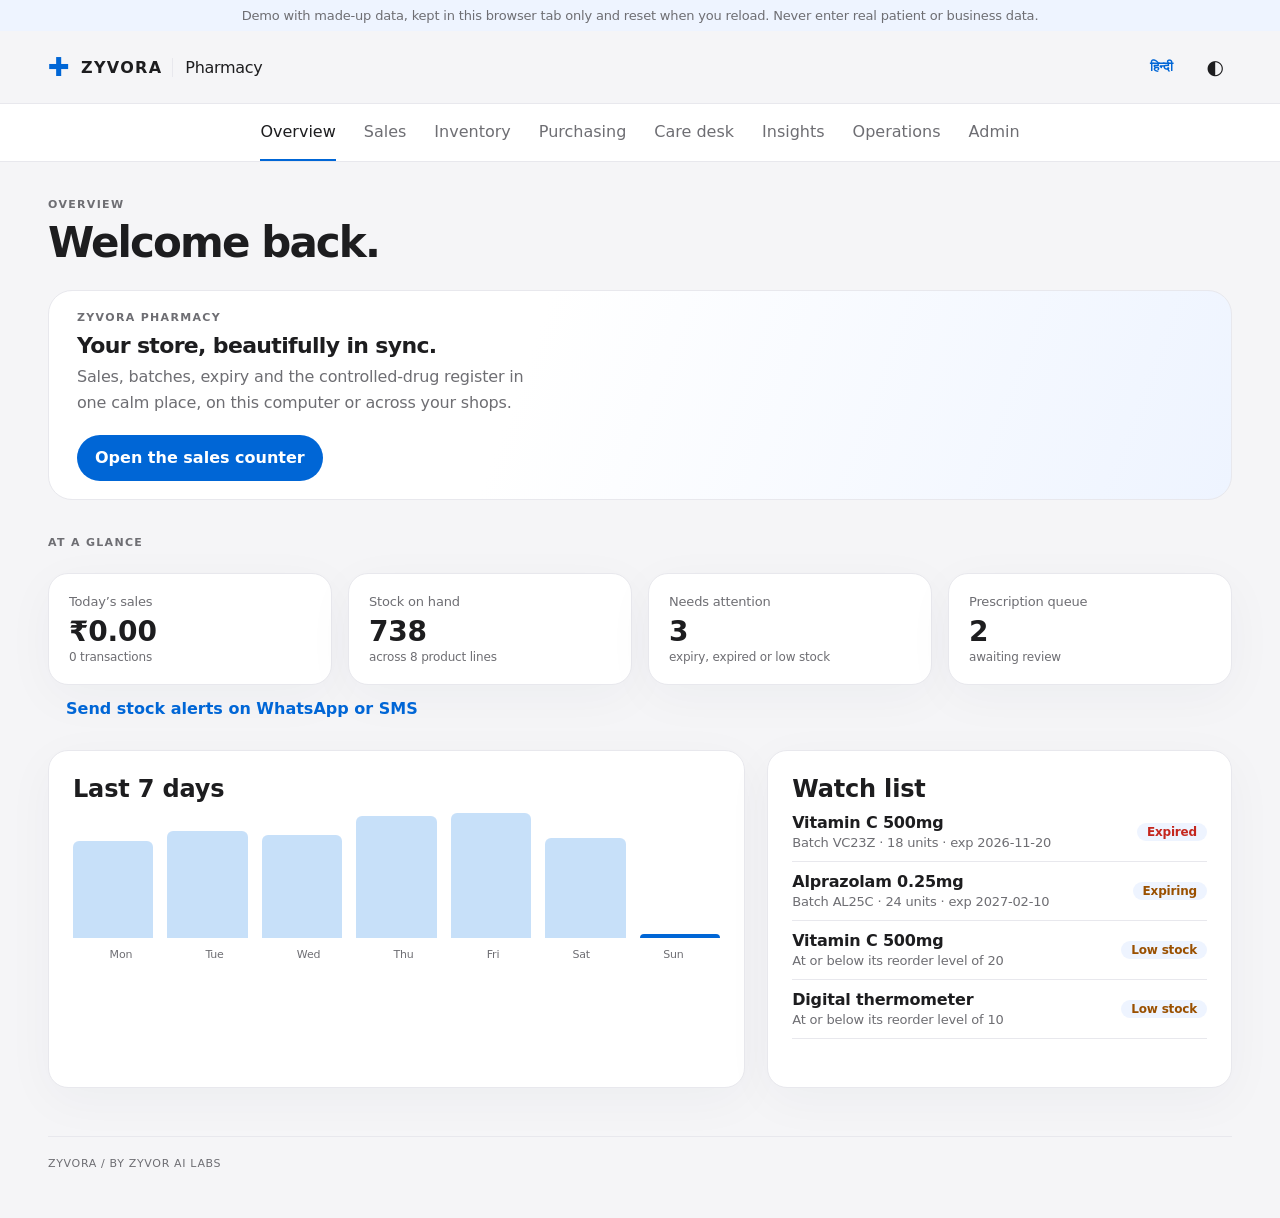
==== commit 943244d4: "Update honest limits and refresh the browser demo. Align the public site with UPI confirmation, Marg" ====
--- a/demo/index.html
+++ b/demo/index.html
@@ -4,7 +4,7 @@
     <meta charset="UTF-8" />
     <meta name="viewport" content="width=device-width, initial-scale=1" />
     <title>Zyvora Pharmacy</title>
-    <script type="module" crossorigin src="./assets/index-Dr2V6uD1.js"></script>
+    <script type="module" crossorigin src="./assets/index-9fUWThB0.js"></script>
     <link rel="stylesheet" crossorigin href="./assets/index-BsPxzOBV.css">
   </head>
   <body>
